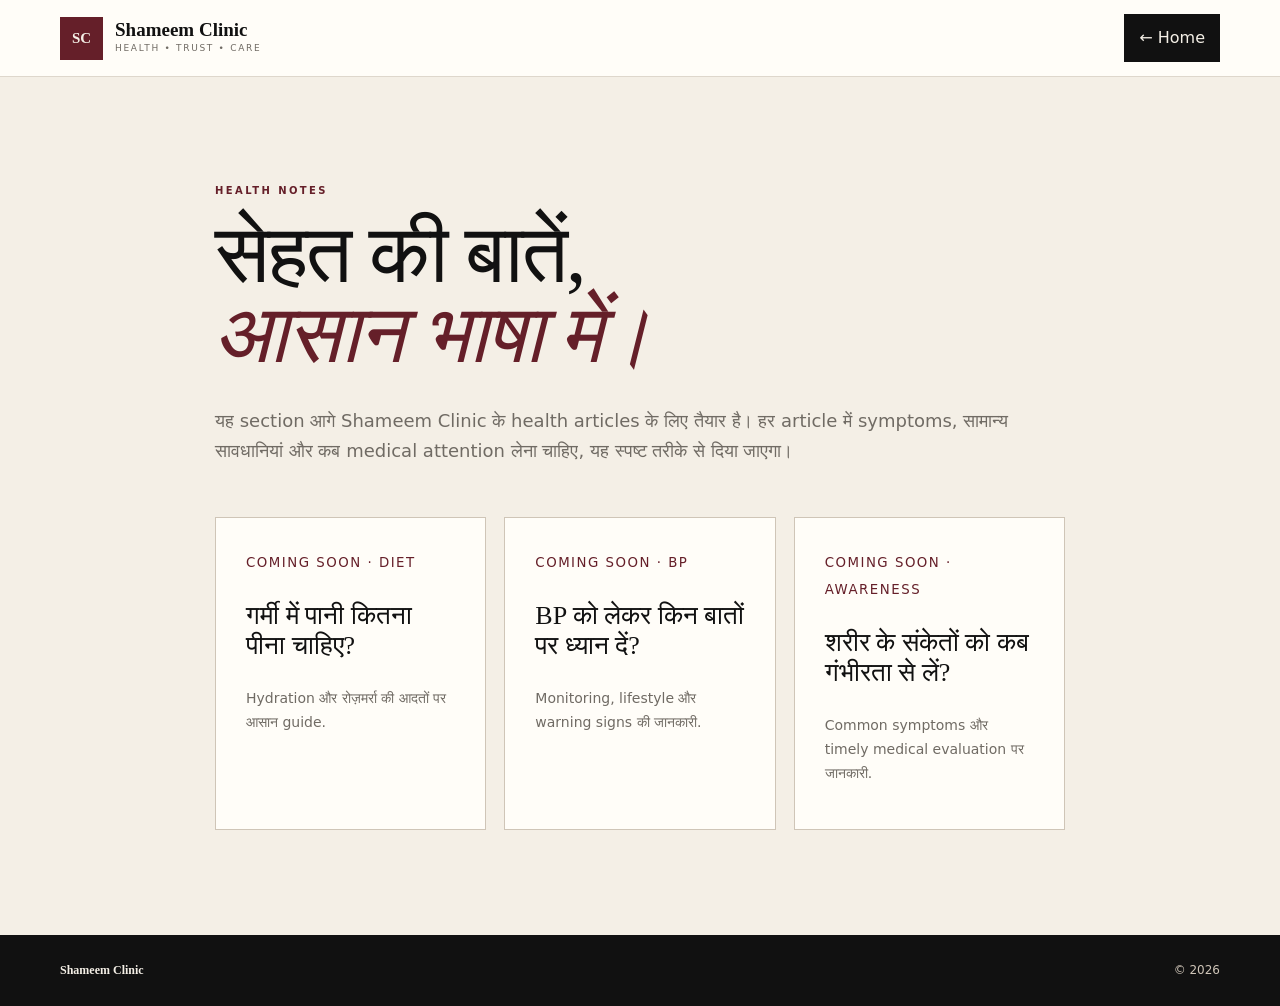
==== health-notes.html @ 7686f64d "Add files via upload" ====
<!doctype html><html lang="hi"><head><meta charset="utf-8"><meta name="viewport" content="width=device-width,initial-scale=1"><title>Health Notes | Shameem Clinic</title><meta name="description" content="Shameem Clinic के health awareness notes."><link rel="stylesheet" href="assets/style.css"></head><body><header class="site-header"><div class="container nav-wrap"><a class="brand" href="index.html"><span class="brand-mark">SC</span><span><strong>Shameem Clinic</strong><small>Health • Trust • Care</small></span></a><a class="nav-cta" href="index.html">← Home</a></div></header><main><section class="section cream"><div class="container narrow"><p class="eyebrow">HEALTH NOTES</p><h1 style="font:500 clamp(48px,7vw,82px)/.98 Georgia,serif;letter-spacing:-2px;margin:0 0 30px">सेहत की बातें,<br><em style="color:#651f29">आसान भाषा में।</em></h1><p style="font-size:18px;color:#706b64">यह section आगे Shameem Clinic के health articles के लिए तैयार है। हर article में symptoms, सामान्य सावधानियां और कब medical attention लेना चाहिए, यह स्पष्ट तरीके से दिया जाएगा।</p><div class="article-grid" style="margin-top:50px"><article><small>COMING SOON · DIET</small><h3>गर्मी में पानी कितना पीना चाहिए?</h3><p>Hydration और रोज़मर्रा की आदतों पर आसान guide.</p></article><article><small>COMING SOON · BP</small><h3>BP को लेकर किन बातों पर ध्यान दें?</h3><p>Monitoring, lifestyle और warning signs की जानकारी.</p></article><article><small>COMING SOON · AWARENESS</small><h3>शरीर के संकेतों को कब गंभीरता से लें?</h3><p>Common symptoms और timely medical evaluation पर जानकारी.</p></article></div></div></section></main><footer><div class="container footer-grid"><strong>Shameem Clinic</strong><span>© 2026</span></div></footer></body></html>
---- assets/style.css ----
:root{--cream:#f4efe6;--beige:#e8ddcc;--paper:#d9ccba;--ink:#111;--charcoal:#242321;--maroon:#651f29;--muted:#706b64;--border:#cfc5b7;--white:#fffdf8;--max:1160px}*{box-sizing:border-box}html{scroll-behavior:smooth}body{margin:0;background:var(--white);color:var(--ink);font-family:Inter,Manrope,system-ui,-apple-system,"Segoe UI",sans-serif;line-height:1.7}a{color:inherit;text-decoration:none}.container{width:min(calc(100% - 40px),var(--max));margin:auto}.site-header{position:sticky;top:0;z-index:20;background:rgba(255,253,248,.95);backdrop-filter:blur(10px);border-bottom:1px solid var(--border)}.nav-wrap{min-height:76px;display:flex;align-items:center;justify-content:space-between}.brand{display:flex;gap:12px;align-items:center}.brand-mark{width:43px;height:43px;border:1px solid var(--maroon);background:var(--maroon);color:var(--cream);display:grid;place-items:center;font:700 15px Georgia,serif}.brand strong{display:block;font:600 19px Georgia,serif}.brand small{display:block;color:var(--muted);font-size:9px;letter-spacing:1.7px;text-transform:uppercase}.nav{display:flex;align-items:center;gap:25px;font-size:13px}.nav a:not(.nav-cta){color:#45423e}.nav a:hover{color:var(--maroon)}.nav-cta{padding:10px 15px;background:var(--ink);color:var(--cream)!important}.menu-btn{display:none;border:0;background:none;font-size:25px;color:var(--ink)}.hero{background:var(--cream);padding:92px 0 105px}.hero-grid{display:grid;grid-template-columns:1.2fr .8fr;gap:75px;align-items:center}.eyebrow{font-size:10px;letter-spacing:2.4px;color:var(--maroon);font-weight:800;margin:0 0 16px}.hero h1,.section h2{font-family:"Cormorant Garamond",Georgia,"Times New Roman",serif;font-weight:500;line-height:.98;letter-spacing:-2px}.hero h1{font-size:clamp(53px,7vw,88px);margin:0 0 26px}.hero em,.section h2 em{color:var(--maroon);font-style:italic}.lead{font-size:18px;max-width:660px;color:#57524b}.actions{display:flex;gap:12px;margin:30px 0}.btn{display:inline-block;padding:13px 20px;border:1px solid var(--ink);font-weight:700;font-size:13px;transition:.2s ease}.btn:hover{transform:translateY(-2px)}.btn-dark{background:var(--ink);color:var(--cream)}.btn-light{background:transparent}.trust-row{display:flex;gap:20px;flex-wrap:wrap;color:var(--muted);font-size:12px}.hero-card{background:var(--charcoal);color:var(--cream);padding:38px;min-height:455px;box-shadow:18px 18px 0 var(--maroon)}.card-label{font-size:9px;letter-spacing:2.2px;color:#c9bba9}.hero-card h2{font:400 40px/1.08 Georgia,serif;margin:55px 0 14px}.hero-card>p:not(.card-label){color:#c9c0b5}.mini-note{border-top:1px solid #46433f;padding:14px 0;display:grid;grid-template-columns:42px 1fr;gap:0}.mini-note>span{color:#c6a88d}.mini-note b{font-size:14px}.mini-note small{display:block;color:#aaa39a;font-size:11px}.section{padding:105px 0}.narrow{max-width:850px}.section h2{font-size:clamp(44px,5.3vw,68px);margin:0 0 25px}.intro p:not(.eyebrow){font-size:20px;color:var(--muted)}.cream{background:var(--cream)}.section-head{display:flex;justify-content:space-between;align-items:end;gap:30px;margin-bottom:45px}.section-head>p{max-width:390px;color:var(--muted)}.service-grid{display:grid;grid-template-columns:repeat(4,1fr);border-top:1px solid var(--border);border-left:1px solid var(--border)}.service-grid article{padding:28px;border-right:1px solid var(--border);border-bottom:1px solid var(--border);min-height:230px;transition:.2s}.service-grid article:hover{background:var(--white)}.service-grid span{font:18px Georgia,serif;color:var(--maroon)}.service-grid h3{font:400 23px/1.2 Georgia,serif}.service-grid p,.article-grid p{color:var(--muted);font-size:14px}.doctor-section{background:var(--charcoal);color:var(--cream)}.doctor-grid{display:grid;grid-template-columns:.85fr 1.15fr;gap:80px;align-items:center}.portrait-placeholder{min-height:530px;background:linear-gradient(145deg,#38332d,#171614);display:flex;flex-direction:column;justify-content:end;padding:35px;border:1px solid #4a453e}.portrait-placeholder span{font-size:9px;letter-spacing:3px;color:#b9ad9e}.portrait-placeholder strong{font:36px Georgia,serif}.portrait-placeholder small{margin-top:7px;color:#c7bbac}.doctor-section p:not(.eyebrow){color:#c5bdb2}.credentials{color:#d0a886!important;letter-spacing:2px;font-size:13px!important}.quote{border-left:2px solid #a96c5e;padding-left:20px;margin-top:30px;font:24px/1.4 Georgia,serif}.article-grid{display:grid;grid-template-columns:repeat(3,1fr);gap:18px}.article-grid article{background:var(--white);border:1px solid var(--border);padding:30px;min-height:270px}.article-grid small{color:var(--maroon);letter-spacing:1.5px}.article-grid h3{font:26px/1.15 Georgia,serif}.article-grid a,.text-link{color:var(--maroon);font-weight:800}.emergency{background:var(--maroon);color:var(--cream);padding:58px 0}.emergency .eyebrow{color:#e1c6a9}.emergency-inner{display:grid;grid-template-columns:1fr 1fr;gap:70px;align-items:center}.emergency h2{font:38px/1.1 Georgia,serif;margin:0}.emergency p:last-child{color:#e3d8cc}.contact{background:var(--beige)}.contact-grid{display:grid;grid-template-columns:1fr 1fr;gap:70px}.address{font-size:17px;color:var(--muted)}.contact-card{background:var(--white);border:1px solid var(--border);padding:32px}.contact-card>div{padding:18px 0;border-bottom:1px solid var(--border);display:grid;gap:3px}.contact-card>div:last-child{border-bottom:0}.contact-card small{font-size:9px;letter-spacing:1.8px;color:var(--maroon)}.contact-card strong{font:27px Georgia,serif}.contact-card span{color:var(--muted)}.contact-card a{font-size:19px;font-weight:700}.footer-grid{display:flex;justify-content:space-between;gap:20px;font-size:12px}.footer-grid strong{color:var(--cream);font-family:Georgia,serif}.footer-grid span{color:#cfc5b8}footer{background:var(--ink);padding:25px 0}@media(max-width:850px){.nav{display:none;position:absolute;top:76px;left:0;right:0;background:var(--white);padding:20px;flex-direction:column;align-items:stretch;border-bottom:1px solid var(--border)}.nav.open{display:flex}.menu-btn{display:block}.hero-grid,.doctor-grid,.contact-grid,.emergency-inner{grid-template-columns:1fr}.hero{padding:62px 0}.hero-card{min-height:auto}.service-grid{grid-template-columns:1fr 1fr}.article-grid{grid-template-columns:1fr}.section{padding:72px 0}.doctor-grid{gap:40px}.portrait-placeholder{min-height:420px}.section-head{display:block}.section-head>p{margin-top:15px}.footer-grid{flex-direction:column}}@media(max-width:520px){.container{width:min(calc(100% - 28px),var(--max))}.hero h1{font-size:48px}.service-grid{grid-template-columns:1fr}.hero-card{padding:25px;box-shadow:10px 10px 0 var(--maroon)}.hero-card h2{font-size:32px}.actions{flex-direction:column}.btn{text-align:center}.trust-row{display:grid;gap:6px}.section h2{letter-spacing:-1.2px}}


/* Shameem Clinic brand logo */
.brand{
  display:inline-flex;
  align-items:center;
  gap:.75rem;
  text-decoration:none;
}
.brand-logo{
  width:64px;
  height:64px;
  object-fit:contain;
  border-radius:14px;
  display:block;
  background:transparent;
}
.brand-name{
  font-family:inherit;
  font-weight:800;
  letter-spacing:.02em;
  color:inherit;
  text-transform:uppercase;
}
@media (max-width:640px){
  .brand-logo{width:52px;height:52px;border-radius:12px}
  .brand-name{font-size:.9rem}
}


/* Shameem Clinic brand layer */
:root{
  --sc-red:#c82026;
  --sc-red-dark:#8f171b;
  --sc-blue:#0879c9;
  --sc-blue-dark:#07508a;
  --sc-ink:#111111;
  --sc-paper:#f8f5ef;
  --sc-border:#ded7cc;
}
.site-header{
  border-bottom:1px solid var(--sc-border);
}
.brand-logo{
  background:transparent;
  box-shadow:0 8px 24px rgba(0,0,0,.10);
}
.sc-brand-badge{
  display:inline-flex;
  align-items:center;
  gap:.45rem;
  margin-bottom:1rem;
  padding:.38rem .7rem;
  border:1px solid rgba(200,32,38,.22);
  border-radius:999px;
  color:var(--sc-red-dark);
  background:rgba(200,32,38,.055);
  font-size:.78rem;
  font-weight:800;
  letter-spacing:.08em;
  text-transform:uppercase;
}
.sc-hero-logo{
  width:min(180px,42vw);
  aspect-ratio:1;
  object-fit:contain;
  border-radius:24px;
  background:transparent;
  box-shadow:0 18px 50px rgba(0,0,0,.18);
}
.sc-accent-red{color:var(--sc-red)}
.sc-accent-blue{color:var(--sc-blue)}
.sc-trust-strip{
  display:flex;
  flex-wrap:wrap;
  gap:.7rem;
  margin-top:1.25rem;
}
.sc-trust-strip span{
  padding:.5rem .75rem;
  border:1px solid var(--sc-border);
  border-radius:999px;
  background:rgba(255,255,255,.65);
  font-size:.82rem;
}
@media(max-width:640px){
  .sc-hero-logo{width:128px;border-radius:18px}
}
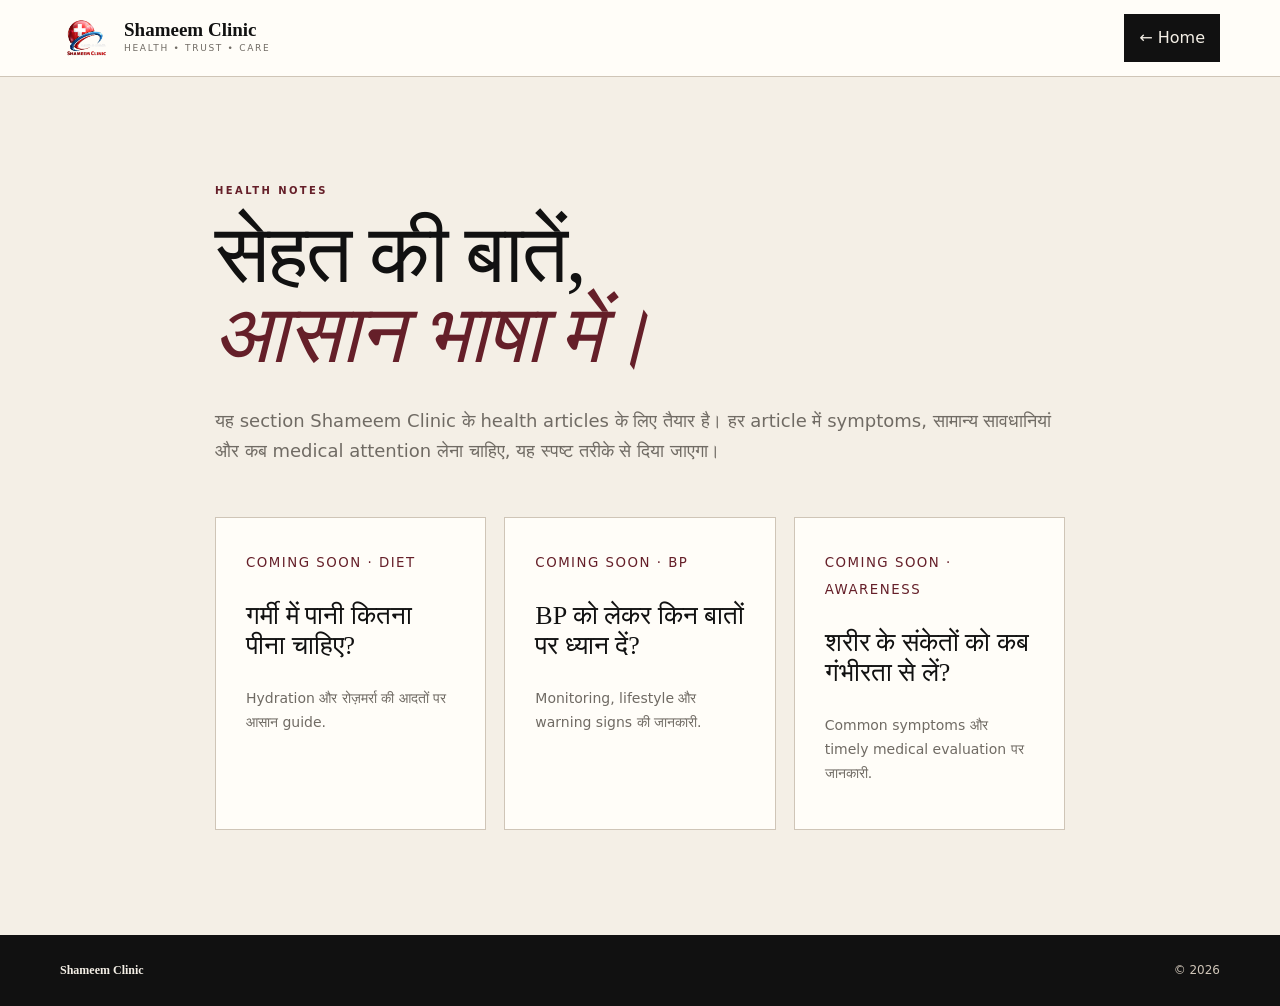
==== commit 6a066f3a: "Use consistent Shameem Clinic branding on Health Notes" ====
--- a/health-notes.html
+++ b/health-notes.html
@@ -1 +1,24 @@
-<!doctype html><html lang="hi"><head><meta charset="utf-8"><meta name="viewport" content="width=device-width,initial-scale=1"><title>Health Notes | Shameem Clinic</title><meta name="description" content="Shameem Clinic के health awareness notes."><link rel="stylesheet" href="assets/style.css"></head><body><header class="site-header"><div class="container nav-wrap"><a class="brand" href="index.html"><span class="brand-mark">SC</span><span><strong>Shameem Clinic</strong><small>Health • Trust • Care</small></span></a><a class="nav-cta" href="index.html">← Home</a></div></header><main><section class="section cream"><div class="container narrow"><p class="eyebrow">HEALTH NOTES</p><h1 style="font:500 clamp(48px,7vw,82px)/.98 Georgia,serif;letter-spacing:-2px;margin:0 0 30px">सेहत की बातें,<br><em style="color:#651f29">आसान भाषा में।</em></h1><p style="font-size:18px;color:#706b64">यह section आगे Shameem Clinic के health articles के लिए तैयार है। हर article में symptoms, सामान्य सावधानियां और कब medical attention लेना चाहिए, यह स्पष्ट तरीके से दिया जाएगा।</p><div class="article-grid" style="margin-top:50px"><article><small>COMING SOON · DIET</small><h3>गर्मी में पानी कितना पीना चाहिए?</h3><p>Hydration और रोज़मर्रा की आदतों पर आसान guide.</p></article><article><small>COMING SOON · BP</small><h3>BP को लेकर किन बातों पर ध्यान दें?</h3><p>Monitoring, lifestyle और warning signs की जानकारी.</p></article><article><small>COMING SOON · AWARENESS</small><h3>शरीर के संकेतों को कब गंभीरता से लें?</h3><p>Common symptoms और timely medical evaluation पर जानकारी.</p></article></div></div></section></main><footer><div class="container footer-grid"><strong>Shameem Clinic</strong><span>© 2026</span></div></footer></body></html>
+<!doctype html>
+<html lang="hi">
+<head><meta charset="utf-8"><meta name="viewport" content="width=device-width,initial-scale=1">
+<title>Health Notes | Shameem Clinic</title>
+<meta name="description" content="Shameem Clinic के health awareness notes.">
+<link rel="icon" type="image/png" href="assets/shameem-clinic-logo-transparent.png">
+<link rel="stylesheet" href="assets/style.css"></head>
+<body>
+<header class="site-header"><div class="container nav-wrap">
+<a class="brand" href="index.html"><img class="brand-logo" src="assets/shameem-clinic-logo-transparent.png" alt="Shameem Clinic logo"><span class="brand-copy"><strong>Shameem Clinic</strong><small>Health • Trust • Care</small></span></a>
+<a class="nav-cta" href="index.html">← Home</a>
+</div></header>
+<main><section class="section cream"><div class="container narrow">
+<p class="eyebrow">HEALTH NOTES</p>
+<h1 style="font:500 clamp(48px,7vw,82px)/.98 Georgia,serif;letter-spacing:-2px;margin:0 0 30px">सेहत की बातें,<br><em style="color:#651f29">आसान भाषा में।</em></h1>
+<p style="font-size:18px;color:#706b64">यह section Shameem Clinic के health articles के लिए तैयार है। हर article में symptoms, सामान्य सावधानियां और कब medical attention लेना चाहिए, यह स्पष्ट तरीके से दिया जाएगा।</p>
+<div class="article-grid" style="margin-top:50px">
+<article><small>COMING SOON · DIET</small><h3>गर्मी में पानी कितना पीना चाहिए?</h3><p>Hydration और रोज़मर्रा की आदतों पर आसान guide.</p></article>
+<article><small>COMING SOON · BP</small><h3>BP को लेकर किन बातों पर ध्यान दें?</h3><p>Monitoring, lifestyle और warning signs की जानकारी.</p></article>
+<article><small>COMING SOON · AWARENESS</small><h3>शरीर के संकेतों को कब गंभीरता से लें?</h3><p>Common symptoms और timely medical evaluation पर जानकारी.</p></article>
+</div></div></section></main>
+<footer><div class="container footer-grid"><strong>Shameem Clinic</strong><span>© 2026</span></div></footer>
+<script src="assets/script.js"></script>
+</body></html>
--- a/assets/style.css
+++ b/assets/style.css
@@ -1,89 +1,73 @@
-:root{--cream:#f4efe6;--beige:#e8ddcc;--paper:#d9ccba;--ink:#111;--charcoal:#242321;--maroon:#651f29;--muted:#706b64;--border:#cfc5b7;--white:#fffdf8;--max:1160px}*{box-sizing:border-box}html{scroll-behavior:smooth}body{margin:0;background:var(--white);color:var(--ink);font-family:Inter,Manrope,system-ui,-apple-system,"Segoe UI",sans-serif;line-height:1.7}a{color:inherit;text-decoration:none}.container{width:min(calc(100% - 40px),var(--max));margin:auto}.site-header{position:sticky;top:0;z-index:20;background:rgba(255,253,248,.95);backdrop-filter:blur(10px);border-bottom:1px solid var(--border)}.nav-wrap{min-height:76px;display:flex;align-items:center;justify-content:space-between}.brand{display:flex;gap:12px;align-items:center}.brand-mark{width:43px;height:43px;border:1px solid var(--maroon);background:var(--maroon);color:var(--cream);display:grid;place-items:center;font:700 15px Georgia,serif}.brand strong{display:block;font:600 19px Georgia,serif}.brand small{display:block;color:var(--muted);font-size:9px;letter-spacing:1.7px;text-transform:uppercase}.nav{display:flex;align-items:center;gap:25px;font-size:13px}.nav a:not(.nav-cta){color:#45423e}.nav a:hover{color:var(--maroon)}.nav-cta{padding:10px 15px;background:var(--ink);color:var(--cream)!important}.menu-btn{display:none;border:0;background:none;font-size:25px;color:var(--ink)}.hero{background:var(--cream);padding:92px 0 105px}.hero-grid{display:grid;grid-template-columns:1.2fr .8fr;gap:75px;align-items:center}.eyebrow{font-size:10px;letter-spacing:2.4px;color:var(--maroon);font-weight:800;margin:0 0 16px}.hero h1,.section h2{font-family:"Cormorant Garamond",Georgia,"Times New Roman",serif;font-weight:500;line-height:.98;letter-spacing:-2px}.hero h1{font-size:clamp(53px,7vw,88px);margin:0 0 26px}.hero em,.section h2 em{color:var(--maroon);font-style:italic}.lead{font-size:18px;max-width:660px;color:#57524b}.actions{display:flex;gap:12px;margin:30px 0}.btn{display:inline-block;padding:13px 20px;border:1px solid var(--ink);font-weight:700;font-size:13px;transition:.2s ease}.btn:hover{transform:translateY(-2px)}.btn-dark{background:var(--ink);color:var(--cream)}.btn-light{background:transparent}.trust-row{display:flex;gap:20px;flex-wrap:wrap;color:var(--muted);font-size:12px}.hero-card{background:var(--charcoal);color:var(--cream);padding:38px;min-height:455px;box-shadow:18px 18px 0 var(--maroon)}.card-label{font-size:9px;letter-spacing:2.2px;color:#c9bba9}.hero-card h2{font:400 40px/1.08 Georgia,serif;margin:55px 0 14px}.hero-card>p:not(.card-label){color:#c9c0b5}.mini-note{border-top:1px solid #46433f;padding:14px 0;display:grid;grid-template-columns:42px 1fr;gap:0}.mini-note>span{color:#c6a88d}.mini-note b{font-size:14px}.mini-note small{display:block;color:#aaa39a;font-size:11px}.section{padding:105px 0}.narrow{max-width:850px}.section h2{font-size:clamp(44px,5.3vw,68px);margin:0 0 25px}.intro p:not(.eyebrow){font-size:20px;color:var(--muted)}.cream{background:var(--cream)}.section-head{display:flex;justify-content:space-between;align-items:end;gap:30px;margin-bottom:45px}.section-head>p{max-width:390px;color:var(--muted)}.service-grid{display:grid;grid-template-columns:repeat(4,1fr);border-top:1px solid var(--border);border-left:1px solid var(--border)}.service-grid article{padding:28px;border-right:1px solid var(--border);border-bottom:1px solid var(--border);min-height:230px;transition:.2s}.service-grid article:hover{background:var(--white)}.service-grid span{font:18px Georgia,serif;color:var(--maroon)}.service-grid h3{font:400 23px/1.2 Georgia,serif}.service-grid p,.article-grid p{color:var(--muted);font-size:14px}.doctor-section{background:var(--charcoal);color:var(--cream)}.doctor-grid{display:grid;grid-template-columns:.85fr 1.15fr;gap:80px;align-items:center}.portrait-placeholder{min-height:530px;background:linear-gradient(145deg,#38332d,#171614);display:flex;flex-direction:column;justify-content:end;padding:35px;border:1px solid #4a453e}.portrait-placeholder span{font-size:9px;letter-spacing:3px;color:#b9ad9e}.portrait-placeholder strong{font:36px Georgia,serif}.portrait-placeholder small{margin-top:7px;color:#c7bbac}.doctor-section p:not(.eyebrow){color:#c5bdb2}.credentials{color:#d0a886!important;letter-spacing:2px;font-size:13px!important}.quote{border-left:2px solid #a96c5e;padding-left:20px;margin-top:30px;font:24px/1.4 Georgia,serif}.article-grid{display:grid;grid-template-columns:repeat(3,1fr);gap:18px}.article-grid article{background:var(--white);border:1px solid var(--border);padding:30px;min-height:270px}.article-grid small{color:var(--maroon);letter-spacing:1.5px}.article-grid h3{font:26px/1.15 Georgia,serif}.article-grid a,.text-link{color:var(--maroon);font-weight:800}.emergency{background:var(--maroon);color:var(--cream);padding:58px 0}.emergency .eyebrow{color:#e1c6a9}.emergency-inner{display:grid;grid-template-columns:1fr 1fr;gap:70px;align-items:center}.emergency h2{font:38px/1.1 Georgia,serif;margin:0}.emergency p:last-child{color:#e3d8cc}.contact{background:var(--beige)}.contact-grid{display:grid;grid-template-columns:1fr 1fr;gap:70px}.address{font-size:17px;color:var(--muted)}.contact-card{background:var(--white);border:1px solid var(--border);padding:32px}.contact-card>div{padding:18px 0;border-bottom:1px solid var(--border);display:grid;gap:3px}.contact-card>div:last-child{border-bottom:0}.contact-card small{font-size:9px;letter-spacing:1.8px;color:var(--maroon)}.contact-card strong{font:27px Georgia,serif}.contact-card span{color:var(--muted)}.contact-card a{font-size:19px;font-weight:700}.footer-grid{display:flex;justify-content:space-between;gap:20px;font-size:12px}.footer-grid strong{color:var(--cream);font-family:Georgia,serif}.footer-grid span{color:#cfc5b8}footer{background:var(--ink);padding:25px 0}@media(max-width:850px){.nav{display:none;position:absolute;top:76px;left:0;right:0;background:var(--white);padding:20px;flex-direction:column;align-items:stretch;border-bottom:1px solid var(--border)}.nav.open{display:flex}.menu-btn{display:block}.hero-grid,.doctor-grid,.contact-grid,.emergency-inner{grid-template-columns:1fr}.hero{padding:62px 0}.hero-card{min-height:auto}.service-grid{grid-template-columns:1fr 1fr}.article-grid{grid-template-columns:1fr}.section{padding:72px 0}.doctor-grid{gap:40px}.portrait-placeholder{min-height:420px}.section-head{display:block}.section-head>p{margin-top:15px}.footer-grid{flex-direction:column}}@media(max-width:520px){.container{width:min(calc(100% - 28px),var(--max))}.hero h1{font-size:48px}.service-grid{grid-template-columns:1fr}.hero-card{padding:25px;box-shadow:10px 10px 0 var(--maroon)}.hero-card h2{font-size:32px}.actions{flex-direction:column}.btn{text-align:center}.trust-row{display:grid;gap:6px}.section h2{letter-spacing:-1.2px}}
-
-
-/* Shameem Clinic brand logo */
-.brand{
-  display:inline-flex;
-  align-items:center;
-  gap:.75rem;
-  text-decoration:none;
-}
-.brand-logo{
-  width:64px;
-  height:64px;
-  object-fit:contain;
-  border-radius:14px;
-  display:block;
-  background:transparent;
-}
-.brand-name{
-  font-family:inherit;
-  font-weight:800;
-  letter-spacing:.02em;
-  color:inherit;
-  text-transform:uppercase;
-}
-@media (max-width:640px){
-  .brand-logo{width:52px;height:52px;border-radius:12px}
-  .brand-name{font-size:.9rem}
-}
-
-
-/* Shameem Clinic brand layer */
-:root{
-  --sc-red:#c82026;
-  --sc-red-dark:#8f171b;
-  --sc-blue:#0879c9;
-  --sc-blue-dark:#07508a;
-  --sc-ink:#111111;
-  --sc-paper:#f8f5ef;
-  --sc-border:#ded7cc;
-}
-.site-header{
-  border-bottom:1px solid var(--sc-border);
-}
-.brand-logo{
-  background:transparent;
-  box-shadow:0 8px 24px rgba(0,0,0,.10);
-}
-.sc-brand-badge{
-  display:inline-flex;
-  align-items:center;
-  gap:.45rem;
-  margin-bottom:1rem;
-  padding:.38rem .7rem;
-  border:1px solid rgba(200,32,38,.22);
-  border-radius:999px;
-  color:var(--sc-red-dark);
-  background:rgba(200,32,38,.055);
-  font-size:.78rem;
-  font-weight:800;
-  letter-spacing:.08em;
-  text-transform:uppercase;
-}
-.sc-hero-logo{
-  width:min(180px,42vw);
-  aspect-ratio:1;
-  object-fit:contain;
-  border-radius:24px;
-  background:transparent;
-  box-shadow:0 18px 50px rgba(0,0,0,.18);
-}
-.sc-accent-red{color:var(--sc-red)}
-.sc-accent-blue{color:var(--sc-blue)}
-.sc-trust-strip{
-  display:flex;
-  flex-wrap:wrap;
-  gap:.7rem;
-  margin-top:1.25rem;
-}
-.sc-trust-strip span{
-  padding:.5rem .75rem;
-  border:1px solid var(--sc-border);
-  border-radius:999px;
-  background:rgba(255,255,255,.65);
-  font-size:.82rem;
-}
-@media(max-width:640px){
-  .sc-hero-logo{width:128px;border-radius:18px}
-}
+:root{--cream:#f4efe6;--beige:#e8ddcc;--paper:#d9ccba;--ink:#111;--charcoal:#242321;--maroon:#651f29;--muted:#706b64;--border:#cfc5b7;--white:#fffdf8;--red:#c82026;--red-dark:#8f171b;--blue:#0879c9;--max:1160px}
+*{box-sizing:border-box}
+html{scroll-behavior:smooth}
+body{margin:0;background:var(--white);color:var(--ink);font-family:Inter,Manrope,system-ui,-apple-system,"Segoe UI",sans-serif;line-height:1.7}
+a{color:inherit;text-decoration:none}
+.container{width:min(calc(100% - 40px),var(--max));margin:auto}
+.site-header{position:sticky;top:0;z-index:20;background:rgba(255,253,248,.96);backdrop-filter:blur(10px);border-bottom:1px solid var(--border)}
+.nav-wrap{min-height:76px;display:flex;align-items:center;justify-content:space-between}
+.brand{display:flex;gap:12px;align-items:center}
+.brand-logo{width:52px;height:52px;object-fit:contain;display:block;background:transparent;box-shadow:none}
+.brand-copy strong{display:block;font:600 19px Georgia,serif}
+.brand-copy small{display:block;color:var(--muted);font-size:9px;letter-spacing:1.7px;text-transform:uppercase}
+.nav{display:flex;align-items:center;gap:25px;font-size:13px}
+.nav a:not(.nav-cta){color:#45423e}
+.nav a:hover{color:var(--maroon)}
+.nav-cta{padding:10px 15px;background:var(--ink);color:var(--cream)!important}
+.menu-btn{display:none;border:0;background:none;font-size:25px;color:var(--ink)}
+.hero{background:var(--cream);padding:72px 0 92px}
+.hero-grid{display:grid;grid-template-columns:1.05fr .95fr;gap:64px;align-items:center}
+.hero-copy{padding:10px 0}
+.sc-brand-badge{display:inline-flex;align-items:center;gap:.45rem;margin-bottom:1rem;padding:.38rem .7rem;border:1px solid rgba(200,32,38,.22);border-radius:999px;color:var(--red-dark);background:rgba(200,32,38,.055);font-size:.74rem;font-weight:800;letter-spacing:.08em;text-transform:uppercase}
+.eyebrow{font-size:10px;letter-spacing:2.4px;color:var(--maroon);font-weight:800;margin:0 0 16px}
+.hero h1,.section h2{font-family:"Cormorant Garamond",Georgia,"Times New Roman",serif;font-weight:500;line-height:.98;letter-spacing:-2px}
+.hero h1{font-size:clamp(53px,7vw,88px);margin:0 0 26px}
+.hero em,.section h2 em{color:var(--maroon);font-style:italic}
+.lead{font-size:18px;max-width:660px;color:#57524b}
+.actions{display:flex;gap:12px;margin:30px 0}
+.btn{display:inline-block;padding:13px 20px;border:1px solid var(--ink);font-weight:700;font-size:13px;transition:.2s ease}
+.btn:hover{transform:translateY(-2px)}
+.btn-dark{background:var(--ink);color:var(--cream)}
+.btn-light{background:transparent}
+.trust-row{display:flex;gap:20px;flex-wrap:wrap;color:var(--muted);font-size:12px}
+.hero-visual{display:grid;grid-template-columns:110px 1fr;gap:18px;align-items:center}
+.hero-logo-wrap{display:flex;justify-content:center;align-items:flex-start;padding-top:5px}
+.sc-hero-logo{width:100px;height:100px;object-fit:contain;border-radius:18px;background:transparent;box-shadow:none}
+.hero-card{background:var(--charcoal);color:var(--cream);padding:34px;min-height:420px;box-shadow:14px 14px 0 var(--maroon)}
+.card-label{font-size:9px;letter-spacing:2.2px;color:#c9bba9}
+.hero-card h2{font:400 40px/1.08 Georgia,serif;margin:55px 0 14px}
+.hero-card>p:not(.card-label){color:#c9c0b5}
+.mini-note{border-top:1px solid #46433f;padding:13px 0;display:grid;grid-template-columns:42px 1fr;gap:0}
+.mini-note>span{color:#c6a88d}.mini-note b{font-size:14px}.mini-note small{display:block;color:#aaa39a;font-size:11px}
+.section{padding:105px 0}.narrow{max-width:850px}.section h2{font-size:clamp(44px,5.3vw,68px);margin:0 0 25px}
+.intro p:not(.eyebrow){font-size:20px;color:var(--muted)}
+.cream{background:var(--cream)}
+.section-head{display:flex;justify-content:space-between;align-items:end;gap:30px;margin-bottom:45px}
+.section-head>p{max-width:390px;color:var(--muted)}
+.service-grid{display:grid;grid-template-columns:repeat(4,1fr);border-top:1px solid var(--border);border-left:1px solid var(--border)}
+.service-grid article{padding:28px;border-right:1px solid var(--border);border-bottom:1px solid var(--border);min-height:230px;transition:.2s}
+.service-grid article:hover{background:var(--white)}
+.service-grid span{font:18px Georgia,serif;color:var(--maroon)}
+.service-grid h3{font:400 23px/1.2 Georgia,serif}.service-grid p,.article-grid p{color:var(--muted);font-size:14px}
+.doctor-section{background:var(--charcoal);color:var(--cream)}
+.doctor-grid{display:grid;grid-template-columns:.85fr 1.15fr;gap:80px;align-items:center}
+.portrait-placeholder{min-height:530px;background:linear-gradient(145deg,#38332d,#171614);display:flex;flex-direction:column;justify-content:flex-end;padding:35px;border:1px solid #4a453e;overflow:hidden}
+.portrait-placeholder img{width:145px;height:145px;object-fit:contain;margin-bottom:auto;align-self:center;opacity:.95}
+.portrait-placeholder span{font-size:9px;letter-spacing:3px;color:#b9ad9e}
+.portrait-placeholder strong{font:36px Georgia,serif}.portrait-placeholder small{margin-top:7px;color:#c7bbac}
+.doctor-section p:not(.eyebrow){color:#c5bdb2}.credentials{color:#d0a886!important;letter-spacing:2px;font-size:13px!important}
+.quote{border-left:2px solid #a96c5e;padding-left:20px;margin-top:30px;font:24px/1.4 Georgia,serif}
+.article-grid{display:grid;grid-template-columns:repeat(3,1fr);gap:18px}
+.article-grid article{background:var(--white);border:1px solid var(--border);padding:30px;min-height:270px}
+.article-grid small{color:var(--maroon);letter-spacing:1.5px}.article-grid h3{font:26px/1.15 Georgia,serif}
+.article-grid a,.text-link{color:var(--maroon);font-weight:800}
+.emergency{background:var(--maroon);color:var(--cream);padding:58px 0}.emergency .eyebrow{color:#e1c6a9}
+.emergency-inner{display:grid;grid-template-columns:1fr 1fr;gap:70px;align-items:center}.emergency h2{font:38px/1.1 Georgia,serif;margin:0}.emergency p:last-child{color:#e3d8cc}
+.contact{background:var(--beige)}.contact-grid{display:grid;grid-template-columns:1fr 1fr;gap:70px}
+.address{font-size:17px;color:var(--muted)}.contact-card{background:var(--white);border:1px solid var(--border);padding:32px}
+.contact-card>div{padding:18px 0;border-bottom:1px solid var(--border);display:grid;gap:3px}.contact-card>div:last-child{border-bottom:0}
+.contact-card small{font-size:9px;letter-spacing:1.8px;color:var(--maroon)}.contact-card strong{font:27px Georgia,serif}.contact-card span{color:var(--muted)}.contact-card a{font-size:19px;font-weight:700}
+.footer-grid{display:flex;justify-content:space-between;gap:20px;font-size:12px}.footer-grid strong{color:var(--cream);font-family:Georgia,serif}.footer-grid span{color:#cfc5b8}
+footer{background:var(--ink);padding:25px 0}
+@media(max-width:900px){.nav{display:none;position:absolute;top:76px;left:0;right:0;background:var(--white);padding:20px;flex-direction:column;align-items:stretch;border-bottom:1px solid var(--border)}.nav.open{display:flex}.menu-btn{display:block}.hero-grid,.doctor-grid,.contact-grid,.emergency-inner{grid-template-columns:1fr}.hero{padding:58px 0 72px}.hero-visual{grid-template-columns:90px 1fr}.service-grid{grid-template-columns:1fr 1fr}.article-grid{grid-template-columns:1fr}.section{padding:72px 0}.doctor-grid{gap:40px}.portrait-placeholder{min-height:420px}.section-head{display:block}.section-head>p{margin-top:15px}.footer-grid{flex-direction:column}}
+@media(max-width:560px){.container{width:min(calc(100% - 28px),var(--max))}.brand-logo{width:46px;height:46px}.hero h1{font-size:48px}.hero-visual{grid-template-columns:1fr;gap:20px}.hero-logo-wrap{justify-content:flex-start}.sc-hero-logo{width:115px;height:115px}.service-grid{grid-template-columns:1fr}.hero-card{padding:25px;box-shadow:10px 10px 0 var(--maroon)}.hero-card h2{font-size:32px}.actions{flex-direction:column}.btn{text-align:center}.trust-row{display:grid;gap:6px}.section h2{letter-spacing:-1.2px}}
